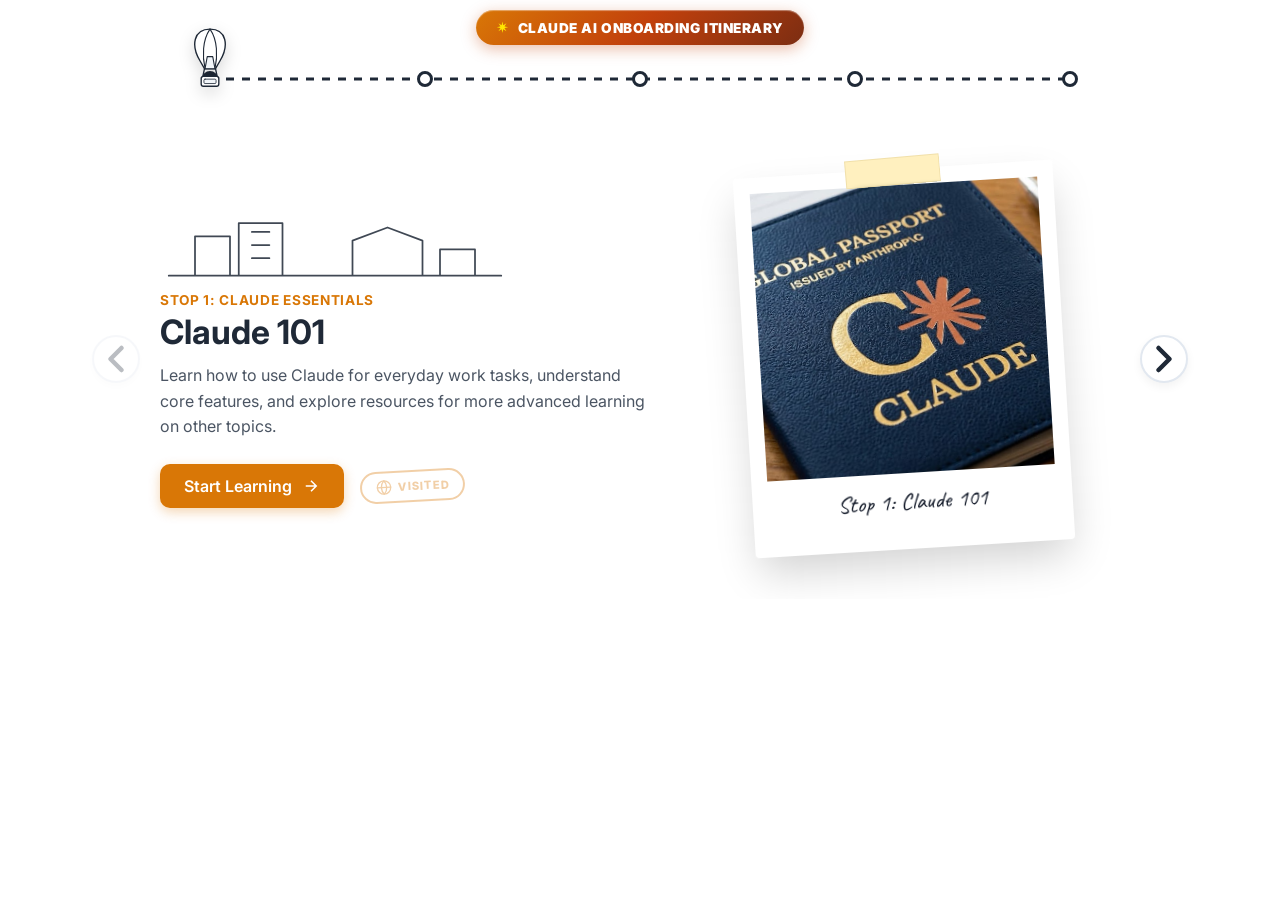
==== claude.html @ b0db24ed "Update Claude section with new content and links" ====
<!DOCTYPE html>
<html lang="en">
<head>
  <meta charset="UTF-8" />
  <meta name="viewport" content="width=device-width, initial-scale=1.0"/>
  <title>Claude AI Learning Journey</title>
  
  <link rel="preconnect" href="https://fonts.googleapis.com">
  <link rel="preconnect" href="https://fonts.gstatic.com" crossorigin>
  <link href="https://fonts.googleapis.com/css2?family=Caveat:wght@600;700&family=Inter:wght@400;600;700&display=swap" rel="stylesheet">
  
  <link rel="stylesheet" href="styles.css" />
</head>
<body>

  <div class="roadtrip-scroller-main">
    <!-- CLAUDE HEADER PILL BADGE -->
    <div class="header-badge-container">
      <div class="gemini-pill-badge claude-pill-badge">
        <span class="sparkle-icon">✴</span>
        <span class="badge-text">Claude AI Onboarding Itinerary</span>
      </div>
    </div>

    <!-- HORIZONTAL TOP TRACK -->
    <div class="horizontal-track-container">
      <div class="route-track-horizontal" id="route-track">
        <div class="track-line-horizontal"></div>
        
        <!-- Nodes spaced horizontally -->
        <div class="track-node active" data-jump="0" style="left: 0%;"></div>
        <div class="track-node" data-jump="1" style="left: 25%;"></div>
        <div class="track-node" data-jump="2" style="left: 50%;"></div>
        <div class="track-node" data-jump="3" style="left: 75%;"></div>
        <div class="track-node" data-jump="4" style="left: 100%;"></div>

        <!-- WHITE MINIMALIST HOT AIR BALLOON MARKER -->
        <div class="car-marker balloon-marker" id="car-marker">
          <svg class="car-svg" viewBox="0 0 100 120" fill="none" stroke="#1f2937" stroke-width="2.5" stroke-linecap="round" stroke-linejoin="round">
            <!-- Main Balloon Body (White) -->
            <path d="M 50 10 C 20 10, 15 40, 32 68 L 40 82 L 60 82 L 68 68 C 85 40, 80 10, 50 10 Z" fill="#ffffff" />
            
            <!-- Clean Inner Panel Lines -->
            <path d="M 50 10 C 36 30, 36 60, 41 82" fill="none" stroke="#1f2937" stroke-width="2" />
            <path d="M 50 10 C 64 30, 64 60, 59 82" fill="none" stroke="#1f2937" stroke-width="2" />
            
            <!-- Accent Panel -->
            <path d="M 41 82 L 59 82 L 55 60 L 45 60 Z" fill="#f1f5f9" stroke="#1f2937" stroke-width="2" />

            <!-- Rigging Lines -->
            <line x1="40" y1="82" x2="37" y2="96" stroke="#1f2937" stroke-width="2.5" />
            <line x1="60" y1="82" x2="63" y2="96" stroke="#1f2937" stroke-width="2.5" />

            <!-- Minimalist White Basket -->
            <rect x="34" y="96" width="32" height="18" rx="4" fill="#ffffff" stroke="#1f2937" stroke-width="2.5" />
            <rect x="39" y="101" width="22" height="8" rx="2" fill="#f1f5f9" stroke="#1f2937" stroke-width="1.5" />
          </svg>
        </div> <!-- FIXED: Closing tag was missing here -->
      </div>
    </div>

    <!-- MAIN CAROUSEL AREA -->
    <div class="carousel-wrapper">
      
      <!-- LEFT ARROW -->
      <button class="nav-arrow prev-arrow" id="prev-btn" disabled>
        <svg viewBox="0 0 24 24" fill="none" stroke="currentColor" stroke-width="2.5" stroke-linecap="round" stroke-linejoin="round"><path d="m15 18-6-6 6-6"/></svg>
      </button>

      <div class="roadtrip-grid">
        
        <!-- LEFT SIDE: Stacked Content Stream -->
        <div class="content-stream" id="content-stream">

          <!-- STOP 1: Claude Essentials -->
          <section class="stop-card active" id="stop-0" data-stop="0" 
                   data-image="https://gwlasiuk.github.io/airoadtripper_horiz/claudepassport.jpg" 
                   data-caption="Stop 1: Claude 101" 
                   data-time="1 Hour" data-reqs="None" data-takeaway="Master core prompting, long-context reasoning, and working with documents in Claude."
                   data-tilt="left">
            <svg class="city-skyline-art" viewBox="0 0 400 80" fill="none" stroke="currentColor" stroke-width="2" stroke-linecap="round" stroke-linejoin="round">
              <path d="M 10 75 L 390 75 M 40 75 L 40 30 L 80 30 L 80 75 M 90 75 L 90 15 L 140 15 L 140 75 M 105 25 L 125 25 M 105 40 L 125 40 M 105 55 L 125 55 M 220 75 L 220 35 L 260 20 L 300 35 L 300 75 M 320 75 L 320 45 L 360 45 L 360 75" />
            </svg>
            <span class="city-tag tag-terracotta">Stop 1: Claude Essentials</span>
            <h2>Claude 101</h2>
            <p>Learn how to use Claude for everyday work tasks, understand core features, and explore resources for more advanced learning on other topics.</p>
            
            <div class="action-row">
              <a href="https://anthropic.skilljar.com/claude-101" target="_blank" class="start-btn btn-terracotta">
                <span>Start Learning</span>
                <svg viewBox="0 0 24 24" width="18" height="18" fill="none" stroke="currentColor" stroke-width="2"><path d="M5 12h14M12 5l7 7-7 7"/></svg>
              </a>
              <div class="passport-stamp stamp-terracotta">
                <svg class="globe-icon" viewBox="0 0 24 24" fill="none" stroke="currentColor" stroke-width="2" stroke-linecap="round" stroke-linejoin="round">
                  <circle cx="12" cy="12" r="10"/><path d="M12 2a14.5 14.5 0 0 0 0 20 14.5 14.5 0 0 0 0-20"/><path d="M2 12h20"/>
                </svg>
                <span class="stamp-text">VISITED</span>
              </div>
            </div>
          </section>

          <!-- STOP 2: Artifacts & Code -->
          <section class="stop-card" id="stop-1" data-stop="1" 
                   data-image="https://gwlasiuk.github.io/airoadtripper_horiz/claudeartifacts.jpg" 
                   data-caption="Stop 2: Working with Artifacts" 
                   data-time="45 Mins" data-reqs="Stop 1 Complete" data-takeaway="Create interactive prototypes, code snippets, and structured documents side-by-side."
                   data-tilt="right">
            <svg class="city-skyline-art" viewBox="0 0 400 80" fill="none" stroke="currentColor" stroke-width="2" stroke-linecap="round" stroke-linejoin="round">
              <path d="M 10 75 L 390 75 M 50 75 L 50 20 L 60 75 M 150 75 L 150 20 L 140 75 M 50 25 Q 100 55 150 25 M 50 40 L 150 40 M 230 75 L 230 10 L 235 5 L 240 10 L 240 75 M 290 75 L 290 45 L 340 45 L 340 75" />
            </svg>
            <span class="city-tag tag-burnt-orange">Stop 02 • Artifacts</span>
            <h2>Mastering Claude Artifacts</h2>
            <p>Learn how to trigger, generate, and edit visual content, dynamic dashboards, SVG graphics, and full code applications directly in the dedicated side panel.</p>
            
            <div class="action-row">
              <a href="#" target="_blank" class="start-btn btn-burnt-orange">
                <span>Start Learning</span>
                <svg viewBox="0 0 24 24" width="18" height="18" fill="none" stroke="currentColor" stroke-width="2"><path d="M5 12h14M12 5l7 7-7 7"/></svg>
              </a>
              <div class="passport-stamp stamp-burnt-orange">
                <svg class="globe-icon" viewBox="0 0 24 24" fill="none" stroke="currentColor" stroke-width="2" stroke-linecap="round" stroke-linejoin="round"><circle cx="12" cy="12" r="10"/><path d="M12 2a14.5 14.5 0 0 0 0 20 14.5 14.5 0 0 0 0-20"/><path d="M2 12h20"/></svg>
                <span class="stamp-text">VISITED</span>
              </div>
            </div>
          </section>

          <!-- STOP 3: Projects & Custom Instructions -->
          <section class="stop-card" id="stop-2" data-stop="2" 
                   data-image="https://gwlasiuk.github.io/airoadtripper_horiz/claudeprojects.jpg" 
                   data-caption="Stop 3: Claude Projects" 
                   data-time="30 Mins" data-reqs="None" data-takeaway="Build team knowledge bases with custom project instructions and uploaded docs."
                   data-tilt="left">
            <svg class="city-skyline-art" viewBox="0 0 400 80" fill="none" stroke="currentColor" stroke-width="2" stroke-linecap="round" stroke-linejoin="round">
              <path d="M 10 75 L 390 75 M 70 75 L 70 30 L 110 30 L 110 75 M 80 40 A 10 10 0 0 1 100 40 L 100 75 M 180 75 L 180 15 L 200 15 L 200 75 M 190 25 A 4 4 0 1 0 190 24 M 270 75 L 270 40 L 320 40 L 320 75" />
            </svg>
            <span class="city-tag tag-sand">Stop 03 • Claude Projects</span>
            <h2>Building Team Projects & Workspaces</h2>
            <p>Group files, code repositories, and custom prompt styles into shared Projects to streamline recurring departmental tasks and team collaboration.</p>
            
            <div class="action-row">
              <a href="#" target="_blank" class="start-btn btn-sand">
                <span>Start Learning</span>
                <svg viewBox="0 0 24 24" width="18" height="18" fill="none" stroke="currentColor" stroke-width="2"><path d="M5 12h14M12 5l7 7-7 7"/></svg>
              </a>
              <div class="passport-stamp stamp-sand">
                <svg class="globe-icon" viewBox="0 0 24 24" fill="none" stroke="currentColor" stroke-width="2" stroke-linecap="round" stroke-linejoin="round"><circle cx="12" cy="12" r="10"/><path d="M12 2a14.5 14.5 0 0 0 0 20 14.5 14.5 0 0 0 0-20"/><path d="M2 12h20"/></svg>
                <span class="stamp-text">VISITED</span>
              </div>
            </div>
          </section>

          <!-- STOP 4: Advanced Prompting Techniques -->
          <section class="stop-card" id="stop-3" data-stop="3" 
                   data-image="https://gwlasiuk.github.io/airoadtripper_horiz/claudeprompting.jpg" 
                   data-caption="Stop 4: Advanced Prompting" 
                   data-time="40 Mins" data-reqs="Stop 2 Complete" data-takeaway="Utilize XML tagging, system instructions, and chain-of-thought prompting."
                   data-tilt="right">
            <svg class="city-skyline-art" viewBox="0 0 400 80" fill="none" stroke="currentColor" stroke-width="2" stroke-linecap="round" stroke-linejoin="round">
              <path d="M 10 75 L 390 75 M 40 75 L 70 30 L 100 75 M 150 75 L 150 10 L 190 25 L 190 75 M 250 75 L 250 35 L 290 35 L 290 75 M 330 75 L 330 50 L 370 50 L 370 75" />
            </svg>
            <span class="city-tag tag-clay">Stop 04 • Prompt Architecture</span>
            <h2>Advanced Prompt Engineering</h2>
            <p>Dive deep into XML tagging (`<context>`, `<instructions>`), chain-of-thought reasoning, and few-shot formatting techniques optimized specifically for Claude.</p>
            
            <div class="action-row">
              <a href="#" target="_blank" class="start-btn btn-clay">
                <span>Start Learning</span>
                <svg viewBox="0 0 24 24" width="18" height="18" fill="none" stroke="currentColor" stroke-width="2"><path d="M5 12h14M12 5l7 7-7 7"/></svg>
              </a>
              <div class="passport-stamp stamp-clay">
                <svg class="globe-icon" viewBox="0 0 24 24" fill="none" stroke="currentColor" stroke-width="2" stroke-linecap="round" stroke-linejoin="round"><circle cx="12" cy="12" r="10"/><path d="M12 2a14.5 14.5 0 0 0 0 20 14.5 14.5 0 0 0 0-20"/><path d="M2 12h20"/></svg>
                <span class="stamp-text">VISITED</span>
              </div>
            </div>
          </section>

          <!-- STOP 5: Final Evaluation & Workflow Integration -->
          <section class="stop-card" id="stop-4" data-stop="4" 
                   data-image="https://gwlasiuk.github.io/airoadtripper/claude5.jpeg" 
                   data-caption="Stop 5: Mastery & Integration" 
                   data-time="20 Mins" data-reqs="All Stops Complete" data-takeaway="Final assessment and continuous workplace integration playbook."
                   data-tilt="left">
            <svg class="city-skyline-art" viewBox="0 0 400 80" fill="none" stroke="currentColor" stroke-width="2" stroke-linecap="round" stroke-linejoin="round">
              <path d="M 10 75 L 390 75 M 80 75 A 40 40 0 0 1 160 75 M 120 35 L 120 15 M 220 75 L 220 20 L 260 20 L 260 75 M 300 75 L 300 40 L 350 40 L 350 75" />
            </svg>
            <span class="city-tag tag-terracotta">Stop 05 • Mastery</span>
            <h2>Claude Onboarding Capstone</h2>
            <p>Synthesize everything you've learned, complete the practical prompt challenge, and unlock your Claude AI Practitioner badge.</p>
            
            <div class="action-row">
              <a href="#" target="_blank" class="start-btn btn-terracotta">
                <span>Start Learning</span>
                <svg viewBox="0 0 24 24" width="18" height="18" fill="none" stroke="currentColor" stroke-width="2"><path d="M5 12h14M12 5l7 7-7 7"/></svg>
              </a>
              <div class="passport-stamp stamp-terracotta">
                <svg class="globe-icon" viewBox="0 0 24 24" fill="none" stroke="currentColor" stroke-width="2" stroke-linecap="round" stroke-linejoin="round"><circle cx="12" cy="12" r="10"/><path d="M12 2a14.5 14.5 0 0 0 0 20 14.5 14.5 0 0 0 0-20"/><path d="M2 12h20"/></svg>
                <span class="stamp-text">VISITED</span>
              </div>
            </div>
          </section>

        </div>

        <!-- RIGHT SIDE: Fixed 3D Flip Polaroid Stage -->
        <div class="stage-wrapper">
          <div class="polaroid-card-container">
            <div class="polaroid-card" id="polaroid-card">
              <div class="tape-strip"></div>
              
              <!-- FRONT FACE -->
              <div class="polaroid-face polaroid-front">
                <div class="polaroid-photo-frame">
                  <img class="polaroid-img active" id="photo-a" src="https://gwlasiuk.github.io/airoadtripper/claude1.jpeg" alt="Claude Training" />
                  <img class="polaroid-img" id="photo-b" src="" alt="Incoming Stop" />
                </div>
                <p class="polaroid-caption" id="polaroid-caption">Stop 1: Claude Fundamentals</p>
              </div>

              <!-- BACK FACE -->
              <div class="polaroid-face polaroid-back">
                <h3>Module Overview</h3>
                <div class="back-detail-item">
                  <strong>Est. Duration</strong>
                  <span id="back-time">2 Hours</span>
                </div>
                <div class="back-detail-item">
                  <strong>Prerequisites</strong>
                  <span id="back-reqs">None</span>
                </div>
                <div class="back-detail-item">
                  <strong>Key Takeaway</strong>
                  <span id="back-takeaway">Master core prompting, long-context reasoning, and working with documents.</span>
                </div>
              </div>

            </div>
          </div>
        </div>

      </div>

      <!-- RIGHT ARROW -->
      <button class="nav-arrow next-arrow" id="next-btn">
        <svg viewBox="0 0 24 24" fill="none" stroke="currentColor" stroke-width="2.5" stroke-linecap="round" stroke-linejoin="round"><path d="m9 18 6-6-6-6"/></svg>
      </button>

    </div>
  </div>

  <script src="script.js"></script>
</body>
</html>
---- styles.css ----
:root {
  /* Common System Colors */
  --text-main: #1f2937;
  --text-muted: #4b5563;
  --polaroid-white: #ffffff;
  
  /* Gemini Palette */
  --c-coral: #FF4E51;
  --c-lime: #A2CF00;
  --c-indigo: #6780FF;
  --c-turquoise: #23EEBE;
  --c-orange: #FF6D37;

  /* Claude Warm Palette */
  --c-terracotta: #D97706;
  --c-burnt-orange: #C2410C;
  --c-sand: #D97706;
  --c-clay: #9A3412;
}

* {
  box-sizing: border-box;
  margin: 0;
  padding: 0;
}

/* 1. ROOT FIX: Remove centering and 100vh viewport lock */
html, body {
  margin: 0 !important;
  padding: 0 !important;
  width: 100%;
  height: auto !important;
  min-height: 0 !important;
  display: block !important;
  background: transparent !important;
  background-color: transparent !important;
  color: var(--text-main);
  font-family: 'Inter', sans-serif;
  overflow-x: hidden;
}

/* 2. MAIN CONTAINER FIX: Snap to top */
.roadtrip-scroller-main {
  position: relative;
  width: 100%;
  min-height: auto !important;
  display: flex;
  flex-direction: column;
  align-items: center;
  justify-content: flex-start !important;
  background: transparent !important;
  padding: 0 20px !important;
  margin: 0 !important;
}

/* HEADER BADGE CONTAINER */
.header-badge-container {
  display: flex;
  justify-content: center;
  align-items: center;
  width: 100%;
  margin-top: 10px;
  margin-bottom: 4px;
  z-index: 2;
}

/* BASE GRADIENT PILL BADGE */
.gemini-pill-badge {
  display: inline-flex;
  align-items: center;
  gap: 8px;
  padding: 8px 20px;
  border-radius: 50px;
  color: #ffffff;
  font-size: 0.85rem;
  font-weight: 900;
  letter-spacing: 0.04em;
  text-transform: uppercase;
  background: linear-gradient(135deg, #1a73e8 0%, #a142f4 50%, #ff5252 100%);
  box-shadow: 
    0 4px 15px rgba(161, 66, 244, 0.3),
    inset 0 1px 1px rgba(255, 255, 255, 0.4);
  position: relative;
  overflow: hidden;
}

/* CLAUDE PILL BADGE OVERRIDE */
.claude-pill-badge {
  background: linear-gradient(135deg, #d97706 0%, #c2410c 50%, #7c2d12 100%) !important;
  box-shadow: 
    0 4px 15px rgba(194, 65, 12, 0.35),
    inset 0 1px 1px rgba(255, 255, 255, 0.4) !important;
}

.sparkle-icon {
  font-size: 0.95rem;
  color: #ffe600;
  animation: pulse-sparkle 2s infinite ease-in-out;
}

@keyframes pulse-sparkle {
  0%, 100% { transform: scale(1); opacity: 0.9; }
  50% { transform: scale(1.25); opacity: 1; }
}

/* HORIZONTAL TRACK WRAPPER */
.horizontal-track-container {
  width: 100%;
  max-width: 900px;
  margin: 10px auto 20px auto !important;
  position: relative;
  height: 40px;
  z-index: 2;
  padding: 0 20px;
}

.route-track-horizontal {
  position: relative;
  width: 100%;
  height: 100%;
}

.track-line-horizontal {
  position: absolute;
  top: 50%;
  left: 0;
  right: 0;
  height: 3px;
  background: repeating-linear-gradient(to right, #1f2937 0 8px, transparent 8px 16px);
  transform: translateY(-50%);
}

.track-node {
  position: absolute;
  top: 50%;
  width: 16px;
  height: 16px;
  background: #ffffff;
  border: 3px solid #1f2937;
  border-radius: 50%;
  transform: translate(-50%, -50%);
  cursor: pointer;
  z-index: 3;
  transition: transform 0.2s ease, background-color 0.2s ease;
}

.track-node:hover {
  transform: translate(-50%, -50%) scale(1.4);
  background: var(--c-terracotta, var(--c-coral));
}

.track-node.active { 
  background: #1f2937; 
}

/* CAR MARKER */
.car-marker {
  position: absolute;
  top: 50%;
  left: 0%;
  width: 50px;
  height: 84px;
  transform: translate(-50%, -50%) rotate(90deg);
  transition: left 0.6s cubic-bezier(0.25, 1, 0.5, 1);
  filter: drop-shadow(0 6px 8px rgba(0,0,0,0.15));
  z-index: 5;
  pointer-events: none;
}

.car-svg { 
  width: 100%; 
  height: 100%; 
}

/* CAROUSEL WRAPPER & ARROWS */
.carousel-wrapper {
  display: flex;
  align-items: center;
  justify-content: center;
  max-width: 1200px;
  margin: 0 auto;
  width: 100%;
  position: relative;
  z-index: 1;
}

.nav-arrow {
  background: #ffffff;
  border: 2px solid #e2e8f0;
  color: #1f2937;
  width: 48px;
  height: 48px;
  border-radius: 50%;
  display: flex;
  align-items: center;
  justify-content: center;
  cursor: pointer;
  transition: all 0.2s ease;
  flex-shrink: 0;
  box-shadow: 0 4px 10px rgba(0,0,0,0.05);
}

.nav-arrow:hover:not(:disabled) {
  background: #1f2937;
  color: #ffffff;
  border-color: #1f2937;
  transform: scale(1.1);
}

.nav-arrow:disabled {
  opacity: 0.3;
  cursor: not-allowed;
}

/* LAYOUT GRID */
.roadtrip-grid {
  display: flex;
  width: 100%;
  max-width: 1000px;
  padding: 0 20px;
}

/* LEFT SIDE: Absolute Stacked Cards */
.content-stream {
  position: relative;
  width: 55%;
  height: 480px;
}

.stop-card {
  position: absolute;
  top: 0;
  left: 0;
  width: 100%;
  height: 100%;
  display: flex;
  flex-direction: column;
  justify-content: center;
  padding-right: 40px;
  opacity: 0;
  pointer-events: none;
  transform: translateX(30px);
  transition: opacity 0.5s ease, transform 0.5s ease;
}

.stop-card.active {
  opacity: 1;
  pointer-events: all;
  transform: translateX(0);
}

.city-skyline-art {
  width: 100%;
  max-width: 350px;
  height: 70px;
  margin-bottom: 12px;
  color: #1f2937;
  opacity: 0.85;
}

.city-tag {
  display: inline-block;
  font-size: 0.85rem;
  font-weight: 700;
  letter-spacing: 0.05em;
  text-transform: uppercase;
  margin-bottom: 6px;
}

/* GEMINI CITY TAGS */
.tag-coral { color: var(--c-coral); }
.tag-lime { color: #6b8800; }
.tag-indigo { color: var(--c-indigo); }
.tag-turquoise { color: #00b388; }
.tag-orange { color: var(--c-orange); }

/* CLAUDE CITY TAGS */
.tag-terracotta { color: var(--c-terracotta); }
.tag-burnt-orange { color: var(--c-burnt-orange); }
.tag-sand { color: #b45309; }
.tag-clay { color: var(--c-clay); }

.stop-card h2 {
  font-size: 2.1rem;
  font-weight: 700;
  margin-bottom: 12px;
  line-height: 1.1;
}

.stop-card p {
  font-size: 1rem;
  line-height: 1.6;
  color: var(--text-muted);
  margin-bottom: 24px;
}

/* ACTION ROW & BUTTONS */
.action-row {
  display: flex;
  align-items: center;
  gap: 16px;
  flex-wrap: wrap;
}

.start-btn {
  display: inline-flex;
  align-items: center;
  gap: 10px;
  padding: 12px 24px;
  color: #ffffff;
  text-decoration: none;
  font-weight: 600;
  border-radius: 10px;
  transition: all 0.3s cubic-bezier(0.34, 1.56, 0.64, 1);
}

/* GEMINI BUTTONS */
.btn-coral { background-color: var(--c-coral); box-shadow: 0 4px 12px rgba(255, 78, 81, 0.3); }
.btn-lime { background-color: var(--c-lime); color: #1f2937; box-shadow: 0 4px 12px rgba(162, 207, 0, 0.3); }
.btn-indigo { background-color: var(--c-indigo); box-shadow: 0 4px 12px rgba(103, 128, 255, 0.3); }
.btn-turquoise { background-color: var(--c-turquoise); color: #1f2937; box-shadow: 0 4px 12px rgba(35, 238, 190, 0.3); }
.btn-orange { background-color: var(--c-orange); box-shadow: 0 4px 12px rgba(255, 109, 55, 0.3); }

/* CLAUDE BUTTONS */
.btn-terracotta { background-color: var(--c-terracotta); box-shadow: 0 4px 12px rgba(217, 119, 6, 0.3); }
.btn-burnt-orange { background-color: var(--c-burnt-orange); box-shadow: 0 4px 12px rgba(194, 65, 12, 0.3); }
.btn-sand { background-color: #d97706; color: #ffffff; box-shadow: 0 4px 12px rgba(217, 119, 6, 0.25); }
.btn-clay { background-color: var(--c-clay); box-shadow: 0 4px 12px rgba(154, 52, 18, 0.3); }

.start-btn:hover { 
  transform: translateY(-2px); 
}

/* PASSPORT STAMP BADGES */
.passport-stamp {
  display: inline-flex;
  align-items: center;
  gap: 6px;
  padding: 6px 14px;
  border-radius: 30px;
  border: 2px solid currentColor;
  font-size: 0.7rem;
  font-weight: 800;
  letter-spacing: 0.08em;
  transform: rotate(-3deg);
  opacity: 0.35;
  transition: all 0.4s cubic-bezier(0.34, 1.56, 0.64, 1);
  user-select: none;
}

.globe-icon { 
  width: 16px; 
  height: 16px; 
}

/* GEMINI STAMPS */
.stamp-coral { color: var(--c-coral); border-color: var(--c-coral); }
.stamp-lime { color: #6b8800; border-color: #6b8800; }
.stamp-indigo { color: var(--c-indigo); border-color: var(--c-indigo); }
.stamp-turquoise { color: #00b388; border-color: #00b388; }
.stamp-orange { color: var(--c-orange); border-color: var(--c-orange); }

.stamp-coral.stamped { background-color: var(--c-coral); color: #ffffff; }
.stamp-lime.stamped { background-color: var(--c-lime); color: #1f2937; }
.stamp-indigo.stamped { background-color: var(--c-indigo); color: #ffffff; }
.stamp-turquoise.stamped { background-color: var(--c-turquoise); color: #1f2937; }
.stamp-orange.stamped { background-color: var(--c-orange); color: #ffffff; }

/* CLAUDE STAMPS */
.stamp-terracotta { color: var(--c-terracotta); border-color: var(--c-terracotta); }
.stamp-burnt-orange { color: var(--c-burnt-orange); border-color: var(--c-burnt-orange); }
.stamp-sand { color: #b45309; border-color: #b45309; }
.stamp-clay { color: var(--c-clay); border-color: var(--c-clay); }

.stamp-terracotta.stamped { background-color: var(--c-terracotta); color: #ffffff; }
.stamp-burnt-orange.stamped { background-color: var(--c-burnt-orange); color: #ffffff; }
.stamp-sand.stamped { background-color: #d97706; color: #ffffff; }
.stamp-clay.stamped { background-color: var(--c-clay); color: #ffffff; }

/* STAGE & POLAROID SETUP */
.stage-wrapper {
  width: 45%;
  display: flex;
  align-items: center;
  justify-content: center;
}

.polaroid-card-container {
  width: 320px;
  height: 380px;
  perspective: 1200px;
}

.polaroid-card {
  --tilt-angle: -3.5deg;
  position: relative;
  width: 100%;
  height: 100%;
  transform-style: preserve-3d;
  transform: rotate(var(--tilt-angle));
  transition: transform 0.6s cubic-bezier(0.4, 0, 0.2, 1);
  cursor: pointer;
}

.polaroid-card.is-flipped {
  transform: rotate(var(--tilt-angle)) rotateY(180deg);
}

.polaroid-face {
  position: absolute;
  top: 0; 
  left: 0; 
  width: 100%; 
  height: 100%;
  background: var(--polaroid-white);
  padding: 16px 16px 20px 16px;
  box-shadow: 0 20px 40px -5px rgba(0, 0, 0, 0.18);
  -webkit-backface-visibility: hidden !important;
  backface-visibility: hidden !important;
  border-radius: 4px;
  overflow: hidden;
}

.polaroid-front { 
  display: flex; 
  flex-direction: column; 
  z-index: 2; 
}

.polaroid-photo-frame {
  position: relative;
  width: 100%;
  aspect-ratio: 1 / 1;
  background-color: #e2e8f0;
  overflow: hidden;
}

.polaroid-img {
  position: absolute;
  top: 0; 
  left: 0; 
  width: 100%; 
  height: 100%;
  object-fit: cover;
  opacity: 0;
  transform: scale(1.08);
  transition: opacity 0.6s ease-in-out, transform 0.8s ease;
}

.polaroid-img.active { 
  opacity: 1; 
  transform: scale(1); 
}

.polaroid-caption {
  margin-top: 14px;
  font-family: 'Caveat', cursive;
  font-size: 1.45rem;
  color: #111827;
  text-align: center;
}

.polaroid-back {
  transform: rotateY(180deg);
  display: flex;
  flex-direction: column;
  padding: 28px 22px;
  background: #fdfbf7;
  border: 2px dashed #cbd5e1;
  z-index: 1;
}

.polaroid-back h3 {
  font-size: 1.25rem;
  margin-bottom: 16px;
  color: #111827;
  border-bottom: 2px solid #e2e8f0;
  padding-bottom: 8px;
}

.back-detail-item {
  margin-bottom: 14px;
  font-size: 0.9rem;
  line-height: 1.45;
}

.back-detail-item strong {
  display: block;
  font-size: 0.75rem;
  text-transform: uppercase;
  color: var(--c-terracotta, var(--c-coral));
  letter-spacing: 0.05em;
  margin-bottom: 2px;
}

.tape-strip {
  position: absolute;
  top: -12px;
  left: 50%;
  width: 95px;
  height: 28px;
  background-color: rgba(255, 238, 180, 0.85);
  border: 1px solid rgba(220, 200, 140, 0.4);
  transform: translateX(-50%) rotate(-1.5deg);
  backdrop-filter: blur(2px);
  z-index: 6;
}

/* ==========================================================================
   CLAUDE HOT AIR BALLOON FLOATING ANIMATION
   ========================================================================== */

.balloon-marker {
  width: 55px;
  height: 70px;
  /* Removes car 90deg rotation, anchors basket on track line */
  transform: translate(-50%, -82%) rotate(0deg) !important;
  transition: left 0.6s cubic-bezier(0.25, 1, 0.5, 1);
}

/* Apply floating animation directly to the inner SVG so 'left' sliding never interferes */
.balloon-marker .car-svg {
  animation: balloon-float 3s infinite ease-in-out;
}

/* Single, unified floating keyframe animation */
@keyframes balloon-float {
  0%, 100% {
    transform: translateY(0px) rotate(0deg);
  }
  50% {
    transform: translateY(-8px) rotate(1.5deg); /* Added a subtle 1.5deg tilt as it floats up! */
  }
}
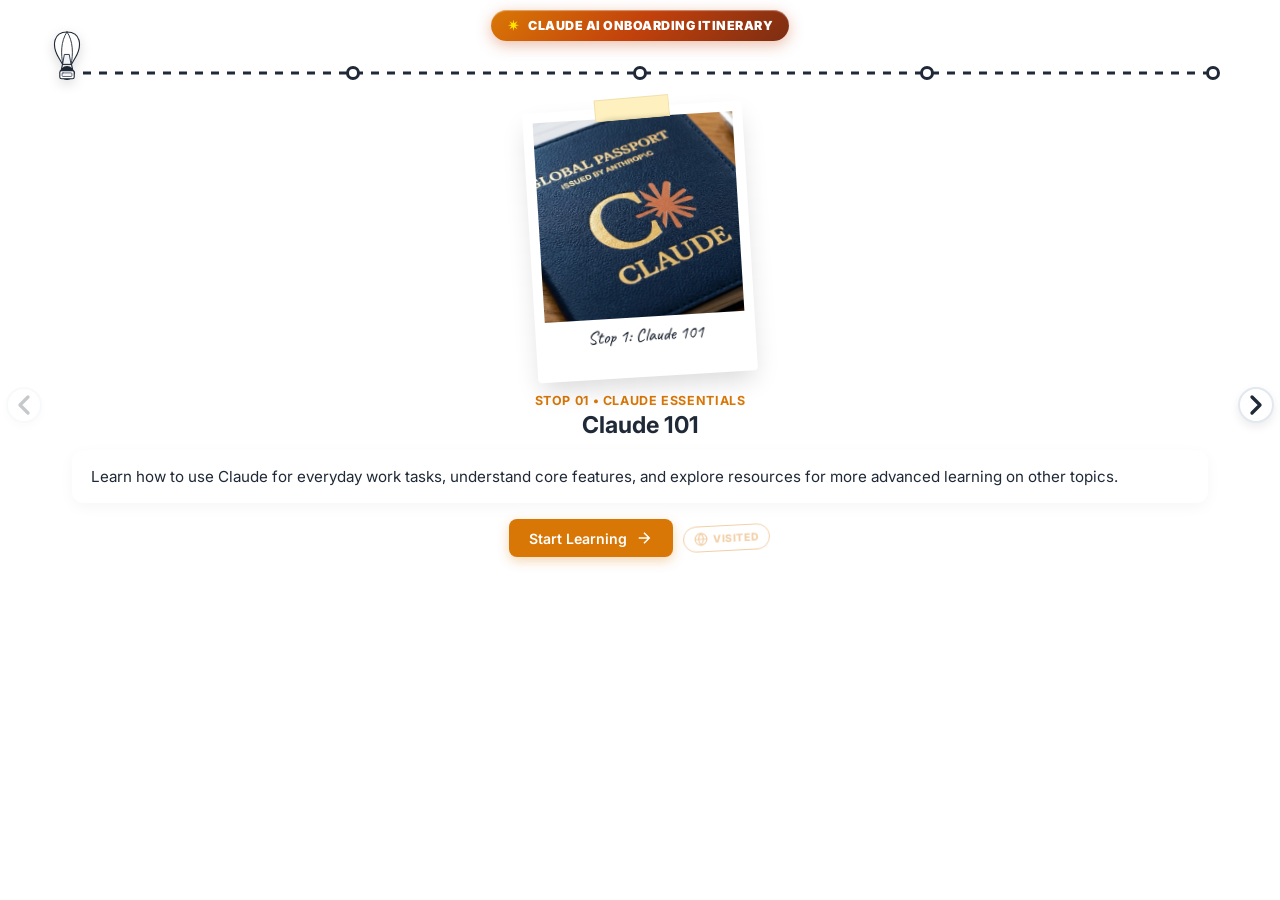
==== commit 48b45d1f: "Update claude.html" ====
--- a/claude.html
+++ b/claude.html
@@ -81,12 +81,12 @@
             <svg class="city-skyline-art" viewBox="0 0 400 80" fill="none" stroke="currentColor" stroke-width="2" stroke-linecap="round" stroke-linejoin="round">
               <path d="M 10 75 L 390 75 M 40 75 L 40 30 L 80 30 L 80 75 M 90 75 L 90 15 L 140 15 L 140 75 M 105 25 L 125 25 M 105 40 L 125 40 M 105 55 L 125 55 M 220 75 L 220 35 L 260 20 L 300 35 L 300 75 M 320 75 L 320 45 L 360 45 L 360 75" />
             </svg>
-            <span class="city-tag tag-terracotta">Stop 1: Claude Essentials</span>
+            <span class="city-tag tag-terracotta">Stop 01 • Claude Essentials</span>
             <h2>Claude 101</h2>
             <p>Learn how to use Claude for everyday work tasks, understand core features, and explore resources for more advanced learning on other topics.</p>
             
             <div class="action-row">
-              <a href="https://anthropic.skilljar.com/claude-101" target="_blank" class="start-btn btn-terracotta">
+              <a href="https://tripadvisor.docebosaas.com/learn/course/3017/claude-code-101-by-anthropic?generated_by=20048&hash=7a50ed07138db53940adc03c9b4827998228ff10" target="_blank" class="start-btn btn-terracotta">
                 <span>Start Learning</span>
                 <svg viewBox="0 0 24 24" width="18" height="18" fill="none" stroke="currentColor" stroke-width="2"><path d="M5 12h14M12 5l7 7-7 7"/></svg>
               </a>
@@ -99,21 +99,21 @@
             </div>
           </section>
 
-          <!-- STOP 2: Artifacts & Code -->
+          <!-- STOP 2: Mastering Claude at Work -->
           <section class="stop-card" id="stop-1" data-stop="1" 
-                   data-image="https://gwlasiuk.github.io/airoadtripper_horiz/claudeartifacts.jpg" 
-                   data-caption="Stop 2: Working with Artifacts" 
-                   data-time="45 Mins" data-reqs="Stop 1 Complete" data-takeaway="Create interactive prototypes, code snippets, and structured documents side-by-side."
+                   data-image="https://gwlasiuk.github.io/airoadtripper_horiz/claudework.jpg" 
+                   data-caption="Stop 2: Mastering Claude at Work" 
+                   data-time="1 Hour, 11 Mins" data-reqs="Stop 1 Complete" data-takeaway="By the end of this session, you will have your memory settings optimized, your first project configured, and the confidence to integrate Claude into your daily, real-world tasks."
                    data-tilt="right">
             <svg class="city-skyline-art" viewBox="0 0 400 80" fill="none" stroke="currentColor" stroke-width="2" stroke-linecap="round" stroke-linejoin="round">
               <path d="M 10 75 L 390 75 M 50 75 L 50 20 L 60 75 M 150 75 L 150 20 L 140 75 M 50 25 Q 100 55 150 25 M 50 40 L 150 40 M 230 75 L 230 10 L 235 5 L 240 10 L 240 75 M 290 75 L 290 45 L 340 45 L 340 75" />
             </svg>
-            <span class="city-tag tag-burnt-orange">Stop 02 • Artifacts</span>
-            <h2>Mastering Claude Artifacts</h2>
-            <p>Learn how to trigger, generate, and edit visual content, dynamic dashboards, SVG graphics, and full code applications directly in the dedicated side panel.</p>
-            
-            <div class="action-row">
-              <a href="#" target="_blank" class="start-btn btn-burnt-orange">
+            <span class="city-tag tag-burnt-orange">Stop 02 • Claude at Work</span>
+            <h2>Mastering Claude at Work</h2>
+            <p>This "survival guide" is designed to transition your mindset from viewing AI as a basic chat tool to treating it as a highly capable, logical colleague.</p>
+            
+            <div class="action-row">
+              <a href="https://tripadvisor.docebosaas.com/learn/course/3014/mastering-claude-at-work?generated_by=20048&hash=e17d1021f3682bd403578510dd763e6ddbdd35f3" target="_blank" class="start-btn btn-burnt-orange">
                 <span>Start Learning</span>
                 <svg viewBox="0 0 24 24" width="18" height="18" fill="none" stroke="currentColor" stroke-width="2"><path d="M5 12h14M12 5l7 7-7 7"/></svg>
               </a>
@@ -126,19 +126,19 @@
 
           <!-- STOP 3: Projects & Custom Instructions -->
           <section class="stop-card" id="stop-2" data-stop="2" 
-                   data-image="https://gwlasiuk.github.io/airoadtripper_horiz/claudeprojects.jpg" 
-                   data-caption="Stop 3: Claude Projects" 
-                   data-time="30 Mins" data-reqs="None" data-takeaway="Build team knowledge bases with custom project instructions and uploaded docs."
+                   data-image="https://gwlasiuk.github.io/airoadtripper_horiz/hotairb.jpg" 
+                   data-caption="Stop 3: Everyday Claude" 
+                   data-time="49 Mins" data-reqs="None" data-takeaway="This course teaches everyday professionals how to use Claude Code to build real, functional tools for their workplace using nothing but plain English. "
                    data-tilt="left">
             <svg class="city-skyline-art" viewBox="0 0 400 80" fill="none" stroke="currentColor" stroke-width="2" stroke-linecap="round" stroke-linejoin="round">
               <path d="M 10 75 L 390 75 M 70 75 L 70 30 L 110 30 L 110 75 M 80 40 A 10 10 0 0 1 100 40 L 100 75 M 180 75 L 180 15 L 200 15 L 200 75 M 190 25 A 4 4 0 1 0 190 24 M 270 75 L 270 40 L 320 40 L 320 75" />
             </svg>
-            <span class="city-tag tag-sand">Stop 03 • Claude Projects</span>
-            <h2>Building Team Projects & Workspaces</h2>
-            <p>Group files, code repositories, and custom prompt styles into shared Projects to streamline recurring departmental tasks and team collaboration.</p>
-            
-            <div class="action-row">
-              <a href="#" target="_blank" class="start-btn btn-sand">
+            <span class="city-tag tag-sand">Stop 03 • Everyday Claude</span>
+            <h2>Claude Code for Everyday Professionals</h2>
+            <p>Learn how to install and configure Claude Code, describe your professional needs clearly, and leave with at least one working application you create yourself.</p>
+            
+            <div class="action-row">
+              <a href="https://tripadvisor.docebosaas.com/learn/course/3016/claude-code-for-everyday-professionals-build-productivity-tools-with-plain-english?generated_by=20048&hash=c4f4c6470537b20f11eb81562280b9ea32626f26" target="_blank" class="start-btn btn-sand">
                 <span>Start Learning</span>
                 <svg viewBox="0 0 24 24" width="18" height="18" fill="none" stroke="currentColor" stroke-width="2"><path d="M5 12h14M12 5l7 7-7 7"/></svg>
               </a>
@@ -149,21 +149,21 @@
             </div>
           </section>
 
-          <!-- STOP 4: Advanced Prompting Techniques -->
+          <!-- STOP 4: Claude Code in Action -->
           <section class="stop-card" id="stop-3" data-stop="3" 
-                   data-image="https://gwlasiuk.github.io/airoadtripper_horiz/claudeprompting.jpg" 
-                   data-caption="Stop 4: Advanced Prompting" 
-                   data-time="40 Mins" data-reqs="Stop 2 Complete" data-takeaway="Utilize XML tagging, system instructions, and chain-of-thought prompting."
+                   data-image="https://gwlasiuk.github.io/airoadtripper_horiz/map.jpg" 
+                   data-caption="Stop 4: Claude Code in Action" 
+                   data-time="1 Hour, 10 Mins" data-reqs="Stop 1 Complete" data-takeaway="Learn about Claude Code’s context management approaches and how to extend functionality through MCP servers and GitHub integration."
                    data-tilt="right">
             <svg class="city-skyline-art" viewBox="0 0 400 80" fill="none" stroke="currentColor" stroke-width="2" stroke-linecap="round" stroke-linejoin="round">
               <path d="M 10 75 L 390 75 M 40 75 L 70 30 L 100 75 M 150 75 L 150 10 L 190 25 L 190 75 M 250 75 L 250 35 L 290 35 L 290 75 M 330 75 L 330 50 L 370 50 L 370 75" />
             </svg>
-            <span class="city-tag tag-clay">Stop 04 • Prompt Architecture</span>
-            <h2>Advanced Prompt Engineering</h2>
-            <p>Dive deep into XML tagging (`<context>`, `<instructions>`), chain-of-thought reasoning, and few-shot formatting techniques optimized specifically for Claude.</p>
-            
-            <div class="action-row">
-              <a href="#" target="_blank" class="start-btn btn-clay">
+            <span class="city-tag tag-clay">Stop 04 • Claude Code in Action</span>
+            <h2>Claude Code in Action</h2>
+            <p>This course provides comprehensive training on using Claude Code for software development tasks, covering the underlying architecture of AI coding assistants, practical implementation techniques, and advanced integration strategies.</p>
+            
+            <div class="action-row">
+              <a href="https://tripadvisor.docebosaas.com/learn/course/3015/claude-code-in-action-by-anthropic?generated_by=20048&hash=0d5d08ab9aadd3592c06a4d781f2f3896b1657ed" target="_blank" class="start-btn btn-clay">
                 <span>Start Learning</span>
                 <svg viewBox="0 0 24 24" width="18" height="18" fill="none" stroke="currentColor" stroke-width="2"><path d="M5 12h14M12 5l7 7-7 7"/></svg>
               </a>
@@ -176,19 +176,19 @@
 
           <!-- STOP 5: Final Evaluation & Workflow Integration -->
           <section class="stop-card" id="stop-4" data-stop="4" 
-                   data-image="https://gwlasiuk.github.io/airoadtripper/claude5.jpeg" 
-                   data-caption="Stop 5: Mastery & Integration" 
-                   data-time="20 Mins" data-reqs="All Stops Complete" data-takeaway="Final assessment and continuous workplace integration playbook."
+                   data-image="https://gwlasiuk.github.io/airoadtripper_horiz/flag.jpg" 
+                   data-caption="Stop 5: Certification" 
+                   data-time="7 Hours" data-reqs="All Stops Complete" data-takeaway="This course is well-suited for technical professionals seeking to deepen expertise and those preparing for a certification exam."
                    data-tilt="left">
             <svg class="city-skyline-art" viewBox="0 0 400 80" fill="none" stroke="currentColor" stroke-width="2" stroke-linecap="round" stroke-linejoin="round">
               <path d="M 10 75 L 390 75 M 80 75 A 40 40 0 0 1 160 75 M 120 35 L 120 15 M 220 75 L 220 20 L 260 20 L 260 75 M 300 75 L 300 40 L 350 40 L 350 75" />
             </svg>
-            <span class="city-tag tag-terracotta">Stop 05 • Mastery</span>
-            <h2>Claude Onboarding Capstone</h2>
-            <p>Synthesize everything you've learned, complete the practical prompt challenge, and unlock your Claude AI Practitioner badge.</p>
-            
-            <div class="action-row">
-              <a href="#" target="_blank" class="start-btn btn-terracotta">
+            <span class="city-tag tag-terracotta">Stop 05 • Certification</span>
+            <h2>Anthropic Claude Certified Architect Foundations (CCAR-F) Cert Prep</h2>
+            <p>Gain the foundational skills required to become a Claude Certified Architect. Begin with exploring agentic architecture and orchestration, which forms the backbone of robust AI systems. Learn how to design tools and integrate MCP effectively, ensuring reliable and scalable system functionality.</p>
+            
+            <div class="action-row">
+              <a href="https://tripadvisor.docebosaas.com/learn/course/3018/anthropic-claude-certified-architect-foundations-ccar-f-cert-prep?generated_by=20048&hash=00c5065fa4605c83dc46a098753cec4ab1872d1b" target="_blank" class="start-btn btn-terracotta">
                 <span>Start Learning</span>
                 <svg viewBox="0 0 24 24" width="18" height="18" fill="none" stroke="currentColor" stroke-width="2"><path d="M5 12h14M12 5l7 7-7 7"/></svg>
               </a>
--- a/styles.css
+++ b/styles.css
@@ -39,18 +39,20 @@
   overflow-x: hidden;
 }
 
-/* 2. MAIN CONTAINER FIX: Snap to top */
+/* 2. MAIN CONTAINER FIX: Responsive padding & fluid width */
 .roadtrip-scroller-main {
   position: relative;
   width: 100%;
+  max-width: 100%;
   min-height: auto !important;
   display: flex;
   flex-direction: column;
   align-items: center;
   justify-content: flex-start !important;
   background: transparent !important;
-  padding: 0 20px !important;
+  padding: 0 4px !important;
   margin: 0 !important;
+  overflow-x: hidden;
 }
 
 /* HEADER BADGE CONTAINER */
@@ -69,10 +71,10 @@
   display: inline-flex;
   align-items: center;
   gap: 8px;
-  padding: 8px 20px;
+  padding: 6px 16px;
   border-radius: 50px;
   color: #ffffff;
-  font-size: 0.85rem;
+  font-size: 0.78rem;
   font-weight: 900;
   letter-spacing: 0.04em;
   text-transform: uppercase;
@@ -82,6 +84,7 @@
     inset 0 1px 1px rgba(255, 255, 255, 0.4);
   position: relative;
   overflow: hidden;
+  text-align: center;
 }
 
 /* CLAUDE PILL BADGE OVERRIDE */
@@ -106,12 +109,12 @@
 /* HORIZONTAL TRACK WRAPPER */
 .horizontal-track-container {
   width: 100%;
-  max-width: 900px;
-  margin: 10px auto 20px auto !important;
-  position: relative;
-  height: 40px;
+  max-width: 92%;
+  margin: 10px auto 16px auto !important;
+  position: relative;
+  height: 36px;
   z-index: 2;
-  padding: 0 20px;
+  padding: 0 12px;
 }
 
 .route-track-horizontal {
@@ -133,8 +136,8 @@
 .track-node {
   position: absolute;
   top: 50%;
-  width: 16px;
-  height: 16px;
+  width: 14px;
+  height: 14px;
   background: #ffffff;
   border: 3px solid #1f2937;
   border-radius: 50%;
@@ -145,7 +148,7 @@
 }
 
 .track-node:hover {
-  transform: translate(-50%, -50%) scale(1.4);
+  transform: translate(-50%, -50%) scale(1.3);
   background: var(--c-terracotta, var(--c-coral));
 }
 
@@ -158,11 +161,11 @@
   position: absolute;
   top: 50%;
   left: 0%;
-  width: 50px;
-  height: 84px;
+  width: 42px;
+  height: 70px;
   transform: translate(-50%, -50%) rotate(90deg);
   transition: left 0.6s cubic-bezier(0.25, 1, 0.5, 1);
-  filter: drop-shadow(0 6px 8px rgba(0,0,0,0.15));
+  filter: drop-shadow(0 4px 6px rgba(0,0,0,0.15));
   z-index: 5;
   pointer-events: none;
 }
@@ -176,20 +179,21 @@
 .carousel-wrapper {
   display: flex;
   align-items: center;
-  justify-content: center;
-  max-width: 1200px;
+  justify-content: space-between;
+  max-width: 100%;
   margin: 0 auto;
   width: 100%;
   position: relative;
   z-index: 1;
+  padding: 0 2px;
 }
 
 .nav-arrow {
   background: #ffffff;
   border: 2px solid #e2e8f0;
   color: #1f2937;
-  width: 48px;
-  height: 48px;
+  width: 36px;
+  height: 36px;
   border-radius: 50%;
   display: flex;
   align-items: center;
@@ -197,202 +201,50 @@
   cursor: pointer;
   transition: all 0.2s ease;
   flex-shrink: 0;
-  box-shadow: 0 4px 10px rgba(0,0,0,0.05);
+  box-shadow: 0 4px 10px rgba(0,0,0,0.08);
+  z-index: 10;
 }
 
 .nav-arrow:hover:not(:disabled) {
   background: #1f2937;
   color: #ffffff;
   border-color: #1f2937;
-  transform: scale(1.1);
+  transform: scale(1.05);
 }
 
 .nav-arrow:disabled {
-  opacity: 0.3;
+  opacity: 0.25;
   cursor: not-allowed;
 }
 
 /* LAYOUT GRID */
 .roadtrip-grid {
   display: flex;
-  width: 100%;
-  max-width: 1000px;
-  padding: 0 20px;
-}
-
-/* LEFT SIDE: Absolute Stacked Cards */
-.content-stream {
-  position: relative;
-  width: 55%;
-  height: 480px;
-}
-
-.stop-card {
-  position: absolute;
-  top: 0;
-  left: 0;
-  width: 100%;
-  height: 100%;
-  display: flex;
   flex-direction: column;
+  align-items: center;
+  width: 100%;
+  max-width: 100%;
+  padding: 0 4px;
+  gap: 16px;
+}
+
+/* TOP SIDE (STAGE & POLAROID SETUP) */
+.stage-wrapper {
+  width: 100%;
+  display: flex;
+  align-items: center;
   justify-content: center;
-  padding-right: 40px;
-  opacity: 0;
-  pointer-events: none;
-  transform: translateX(30px);
-  transition: opacity 0.5s ease, transform 0.5s ease;
-}
-
-.stop-card.active {
-  opacity: 1;
-  pointer-events: all;
-  transform: translateX(0);
-}
-
-.city-skyline-art {
-  width: 100%;
-  max-width: 350px;
-  height: 70px;
-  margin-bottom: 12px;
-  color: #1f2937;
-  opacity: 0.85;
-}
-
-.city-tag {
-  display: inline-block;
-  font-size: 0.85rem;
-  font-weight: 700;
-  letter-spacing: 0.05em;
-  text-transform: uppercase;
-  margin-bottom: 6px;
-}
-
-/* GEMINI CITY TAGS */
-.tag-coral { color: var(--c-coral); }
-.tag-lime { color: #6b8800; }
-.tag-indigo { color: var(--c-indigo); }
-.tag-turquoise { color: #00b388; }
-.tag-orange { color: var(--c-orange); }
-
-/* CLAUDE CITY TAGS */
-.tag-terracotta { color: var(--c-terracotta); }
-.tag-burnt-orange { color: var(--c-burnt-orange); }
-.tag-sand { color: #b45309; }
-.tag-clay { color: var(--c-clay); }
-
-.stop-card h2 {
-  font-size: 2.1rem;
-  font-weight: 700;
-  margin-bottom: 12px;
-  line-height: 1.1;
-}
-
-.stop-card p {
-  font-size: 1rem;
-  line-height: 1.6;
-  color: var(--text-muted);
-  margin-bottom: 24px;
-}
-
-/* ACTION ROW & BUTTONS */
-.action-row {
-  display: flex;
-  align-items: center;
-  gap: 16px;
-  flex-wrap: wrap;
-}
-
-.start-btn {
-  display: inline-flex;
-  align-items: center;
-  gap: 10px;
-  padding: 12px 24px;
-  color: #ffffff;
-  text-decoration: none;
-  font-weight: 600;
-  border-radius: 10px;
-  transition: all 0.3s cubic-bezier(0.34, 1.56, 0.64, 1);
-}
-
-/* GEMINI BUTTONS */
-.btn-coral { background-color: var(--c-coral); box-shadow: 0 4px 12px rgba(255, 78, 81, 0.3); }
-.btn-lime { background-color: var(--c-lime); color: #1f2937; box-shadow: 0 4px 12px rgba(162, 207, 0, 0.3); }
-.btn-indigo { background-color: var(--c-indigo); box-shadow: 0 4px 12px rgba(103, 128, 255, 0.3); }
-.btn-turquoise { background-color: var(--c-turquoise); color: #1f2937; box-shadow: 0 4px 12px rgba(35, 238, 190, 0.3); }
-.btn-orange { background-color: var(--c-orange); box-shadow: 0 4px 12px rgba(255, 109, 55, 0.3); }
-
-/* CLAUDE BUTTONS */
-.btn-terracotta { background-color: var(--c-terracotta); box-shadow: 0 4px 12px rgba(217, 119, 6, 0.3); }
-.btn-burnt-orange { background-color: var(--c-burnt-orange); box-shadow: 0 4px 12px rgba(194, 65, 12, 0.3); }
-.btn-sand { background-color: #d97706; color: #ffffff; box-shadow: 0 4px 12px rgba(217, 119, 6, 0.25); }
-.btn-clay { background-color: var(--c-clay); box-shadow: 0 4px 12px rgba(154, 52, 18, 0.3); }
-
-.start-btn:hover { 
-  transform: translateY(-2px); 
-}
-
-/* PASSPORT STAMP BADGES */
-.passport-stamp {
-  display: inline-flex;
-  align-items: center;
-  gap: 6px;
-  padding: 6px 14px;
-  border-radius: 30px;
-  border: 2px solid currentColor;
-  font-size: 0.7rem;
-  font-weight: 800;
-  letter-spacing: 0.08em;
-  transform: rotate(-3deg);
-  opacity: 0.35;
-  transition: all 0.4s cubic-bezier(0.34, 1.56, 0.64, 1);
-  user-select: none;
-}
-
-.globe-icon { 
-  width: 16px; 
-  height: 16px; 
-}
-
-/* GEMINI STAMPS */
-.stamp-coral { color: var(--c-coral); border-color: var(--c-coral); }
-.stamp-lime { color: #6b8800; border-color: #6b8800; }
-.stamp-indigo { color: var(--c-indigo); border-color: var(--c-indigo); }
-.stamp-turquoise { color: #00b388; border-color: #00b388; }
-.stamp-orange { color: var(--c-orange); border-color: var(--c-orange); }
-
-.stamp-coral.stamped { background-color: var(--c-coral); color: #ffffff; }
-.stamp-lime.stamped { background-color: var(--c-lime); color: #1f2937; }
-.stamp-indigo.stamped { background-color: var(--c-indigo); color: #ffffff; }
-.stamp-turquoise.stamped { background-color: var(--c-turquoise); color: #1f2937; }
-.stamp-orange.stamped { background-color: var(--c-orange); color: #ffffff; }
-
-/* CLAUDE STAMPS */
-.stamp-terracotta { color: var(--c-terracotta); border-color: var(--c-terracotta); }
-.stamp-burnt-orange { color: var(--c-burnt-orange); border-color: var(--c-burnt-orange); }
-.stamp-sand { color: #b45309; border-color: #b45309; }
-.stamp-clay { color: var(--c-clay); border-color: var(--c-clay); }
-
-.stamp-terracotta.stamped { background-color: var(--c-terracotta); color: #ffffff; }
-.stamp-burnt-orange.stamped { background-color: var(--c-burnt-orange); color: #ffffff; }
-.stamp-sand.stamped { background-color: #d97706; color: #ffffff; }
-.stamp-clay.stamped { background-color: var(--c-clay); color: #ffffff; }
-
-/* STAGE & POLAROID SETUP */
-.stage-wrapper {
-  width: 45%;
-  display: flex;
-  align-items: center;
-  justify-content: center;
+  order: 1;
 }
 
 .polaroid-card-container {
-  width: 320px;
-  height: 380px;
+  width: 220px;
+  height: 270px;
   perspective: 1200px;
 }
 
 .polaroid-card {
-  --tilt-angle: -3.5deg;
+  --tilt-angle: -2.5deg;
   position: relative;
   width: 100%;
   height: 100%;
@@ -413,8 +265,8 @@
   width: 100%; 
   height: 100%;
   background: var(--polaroid-white);
-  padding: 16px 16px 20px 16px;
-  box-shadow: 0 20px 40px -5px rgba(0, 0, 0, 0.18);
+  padding: 10px 10px 14px 10px;
+  box-shadow: 0 12px 24px -4px rgba(0, 0, 0, 0.15);
   -webkit-backface-visibility: hidden !important;
   backface-visibility: hidden !important;
   border-radius: 4px;
@@ -453,52 +305,53 @@
 }
 
 .polaroid-caption {
-  margin-top: 14px;
+  margin-top: 8px;
   font-family: 'Caveat', cursive;
-  font-size: 1.45rem;
+  font-size: 1.15rem;
   color: #111827;
   text-align: center;
+  line-height: 1.1;
 }
 
 .polaroid-back {
   transform: rotateY(180deg);
   display: flex;
   flex-direction: column;
-  padding: 28px 22px;
+  padding: 16px 14px;
   background: #fdfbf7;
   border: 2px dashed #cbd5e1;
   z-index: 1;
 }
 
 .polaroid-back h3 {
-  font-size: 1.25rem;
-  margin-bottom: 16px;
+  font-size: 1.05rem;
+  margin-bottom: 10px;
   color: #111827;
   border-bottom: 2px solid #e2e8f0;
-  padding-bottom: 8px;
+  padding-bottom: 4px;
 }
 
 .back-detail-item {
-  margin-bottom: 14px;
-  font-size: 0.9rem;
-  line-height: 1.45;
+  margin-bottom: 8px;
+  font-size: 0.8rem;
+  line-height: 1.3;
 }
 
 .back-detail-item strong {
   display: block;
-  font-size: 0.75rem;
+  font-size: 0.68rem;
   text-transform: uppercase;
   color: var(--c-terracotta, var(--c-coral));
   letter-spacing: 0.05em;
-  margin-bottom: 2px;
+  margin-bottom: 1px;
 }
 
 .tape-strip {
   position: absolute;
-  top: -12px;
+  top: -10px;
   left: 50%;
-  width: 95px;
-  height: 28px;
+  width: 75px;
+  height: 22px;
   background-color: rgba(255, 238, 180, 0.85);
   border: 1px solid rgba(220, 200, 140, 0.4);
   transform: translateX(-50%) rotate(-1.5deg);
@@ -506,29 +359,196 @@
   z-index: 6;
 }
 
-/* ==========================================================================
-   CLAUDE HOT AIR BALLOON FLOATING ANIMATION
-   ========================================================================== */
-
+/* BOTTOM SIDE: Stacked Content Stream */
+.content-stream {
+  position: relative;
+  width: 100%;
+  min-height: 310px;
+  order: 2;
+}
+
+.stop-card {
+  position: absolute;
+  top: 0;
+  left: 0;
+  width: 100%;
+  height: auto;
+  display: flex;
+  flex-direction: column;
+  align-items: center;
+  text-align: center;
+  padding: 0 2px;
+  opacity: 0;
+  pointer-events: none;
+  transform: translateY(15px);
+  transition: opacity 0.4s ease, transform 0.4s ease;
+}
+
+.stop-card.active {
+  opacity: 1;
+  pointer-events: all;
+  transform: translateY(0);
+}
+
+.city-skyline-art {
+  display: none;
+}
+
+.city-tag {
+  display: inline-block;
+  font-size: 0.78rem;
+  font-weight: 700;
+  letter-spacing: 0.05em;
+  text-transform: uppercase;
+  margin-bottom: 4px;
+}
+
+/* GEMINI CITY TAGS */
+.tag-coral { color: var(--c-coral); }
+.tag-lime { color: #6b8800; }
+.tag-indigo { color: var(--c-indigo); }
+.tag-turquoise { color: #00b388; }
+.tag-orange { color: var(--c-orange); }
+
+/* CLAUDE CITY TAGS */
+.tag-terracotta { color: var(--c-terracotta); }
+.tag-burnt-orange { color: var(--c-burnt-orange); }
+.tag-sand { color: #b45309; }
+.tag-clay { color: var(--c-clay); }
+
+.stop-card h2 {
+  font-size: 1.45rem; /* Increased title size */
+  font-weight: 700;
+  margin-bottom: 10px;
+  line-height: 1.2;
+}
+
+/* EXPANDED FROSTED DESCRIPTION BOX & LARGER TEXT */
+.stop-card p {
+  width: 100%;
+  max-width: 96%; /* Expanded width across the column */
+  text-align: left;
+  font-size: 0.95rem; /* Increased font size */
+  line-height: 1.55; /* Improved line height for readability */
+  color: var(--text-main);
+  background: rgba(255, 255, 255, 0.7);
+  backdrop-filter: blur(12px);
+  -webkit-backdrop-filter: blur(12px);
+  border: 1px solid rgba(255, 255, 255, 0.85);
+  border-radius: 12px;
+  padding: 14px 18px; /* Slightly larger padding */
+  margin-bottom: 16px;
+  box-shadow: 0 4px 15px rgba(0, 0, 0, 0.04);
+}
+
+/* ACTION ROW & BUTTONS */
+.action-row {
+  display: flex;
+  align-items: center;
+  justify-content: center;
+  gap: 10px;
+  flex-wrap: wrap;
+  width: 100%;
+}
+
+.start-btn {
+  display: inline-flex;
+  align-items: center;
+  justify-content: center;
+  gap: 8px;
+  padding: 10px 20px;
+  color: #ffffff;
+  text-decoration: none;
+  font-size: 0.88rem;
+  font-weight: 600;
+  border-radius: 8px;
+  transition: all 0.3s cubic-bezier(0.34, 1.56, 0.64, 1);
+}
+
+/* GEMINI BUTTONS */
+.btn-coral { background-color: var(--c-coral); box-shadow: 0 4px 12px rgba(255, 78, 81, 0.3); }
+.btn-lime { background-color: var(--c-lime); color: #1f2937; box-shadow: 0 4px 12px rgba(162, 207, 0, 0.3); }
+.btn-indigo { background-color: var(--c-indigo); box-shadow: 0 4px 12px rgba(103, 128, 255, 0.3); }
+.btn-turquoise { background-color: var(--c-turquoise); color: #1f2937; box-shadow: 0 4px 12px rgba(35, 238, 190, 0.3); }
+.btn-orange { background-color: var(--c-orange); box-shadow: 0 4px 12px rgba(255, 109, 55, 0.3); }
+
+/* CLAUDE BUTTONS */
+.btn-terracotta { background-color: var(--c-terracotta); box-shadow: 0 4px 12px rgba(217, 119, 6, 0.3); }
+.btn-burnt-orange { background-color: var(--c-burnt-orange); box-shadow: 0 4px 12px rgba(194, 65, 12, 0.3); }
+.btn-sand { background-color: #d97706; color: #ffffff; box-shadow: 0 4px 12px rgba(217, 119, 6, 0.25); }
+.btn-clay { background-color: var(--c-clay); box-shadow: 0 4px 12px rgba(154, 52, 18, 0.3); }
+
+.start-btn:hover { 
+  transform: translateY(-2px); 
+}
+
+/* PASSPORT STAMP BADGES */
+.passport-stamp {
+  display: inline-flex;
+  align-items: center;
+  gap: 5px;
+  padding: 5px 10px;
+  border-radius: 30px;
+  border: 1.5px solid currentColor;
+  font-size: 0.65rem;
+  font-weight: 800;
+  letter-spacing: 0.06em;
+  transform: rotate(-3deg);
+  opacity: 0.35;
+  transition: all 0.4s cubic-bezier(0.34, 1.56, 0.64, 1);
+  user-select: none;
+}
+
+.globe-icon { 
+  width: 14px; 
+  height: 14px; 
+}
+
+.passport-stamp.stamped {
+  opacity: 1;
+}
+
+/* GEMINI STAMPS */
+.stamp-coral { color: var(--c-coral); border-color: var(--c-coral); }
+.stamp-lime { color: #6b8800; border-color: #6b8800; }
+.stamp-indigo { color: var(--c-indigo); border-color: var(--c-indigo); }
+.stamp-turquoise { color: #00b388; border-color: #00b388; }
+.stamp-orange { color: var(--c-orange); border-color: var(--c-orange); }
+
+.stamp-coral.stamped { background-color: var(--c-coral); color: #ffffff; }
+.stamp-lime.stamped { background-color: var(--c-lime); color: #1f2937; }
+.stamp-indigo.stamped { background-color: var(--c-indigo); color: #ffffff; }
+.stamp-turquoise.stamped { background-color: var(--c-turquoise); color: #1f2937; }
+.stamp-orange.stamped { background-color: var(--c-orange); color: #ffffff; }
+
+/* CLAUDE STAMPS */
+.stamp-terracotta { color: var(--c-terracotta); border-color: var(--c-terracotta); }
+.stamp-burnt-orange { color: var(--c-burnt-orange); border-color: var(--c-burnt-orange); }
+.stamp-sand { color: #b45309; border-color: #b45309; }
+.stamp-clay { color: var(--c-clay); border-color: var(--c-clay); }
+
+.stamp-terracotta.stamped { background-color: var(--c-terracotta); color: #ffffff; }
+.stamp-burnt-orange.stamped { background-color: var(--c-burnt-orange); color: #ffffff; }
+.stamp-sand.stamped { background-color: #d97706; color: #ffffff; }
+.stamp-clay.stamped { background-color: var(--c-clay); color: #ffffff; }
+
+/* HOT AIR BALLOON FLOATING ANIMATION */
 .balloon-marker {
-  width: 55px;
-  height: 70px;
-  /* Removes car 90deg rotation, anchors basket on track line */
+  width: 45px;
+  height: 58px;
   transform: translate(-50%, -82%) rotate(0deg) !important;
   transition: left 0.6s cubic-bezier(0.25, 1, 0.5, 1);
 }
 
-/* Apply floating animation directly to the inner SVG so 'left' sliding never interferes */
 .balloon-marker .car-svg {
   animation: balloon-float 3s infinite ease-in-out;
 }
 
-/* Single, unified floating keyframe animation */
 @keyframes balloon-float {
   0%, 100% {
     transform: translateY(0px) rotate(0deg);
   }
   50% {
-    transform: translateY(-8px) rotate(1.5deg); /* Added a subtle 1.5deg tilt as it floats up! */
+    transform: translateY(-6px) rotate(1.5deg);
   }
 }
